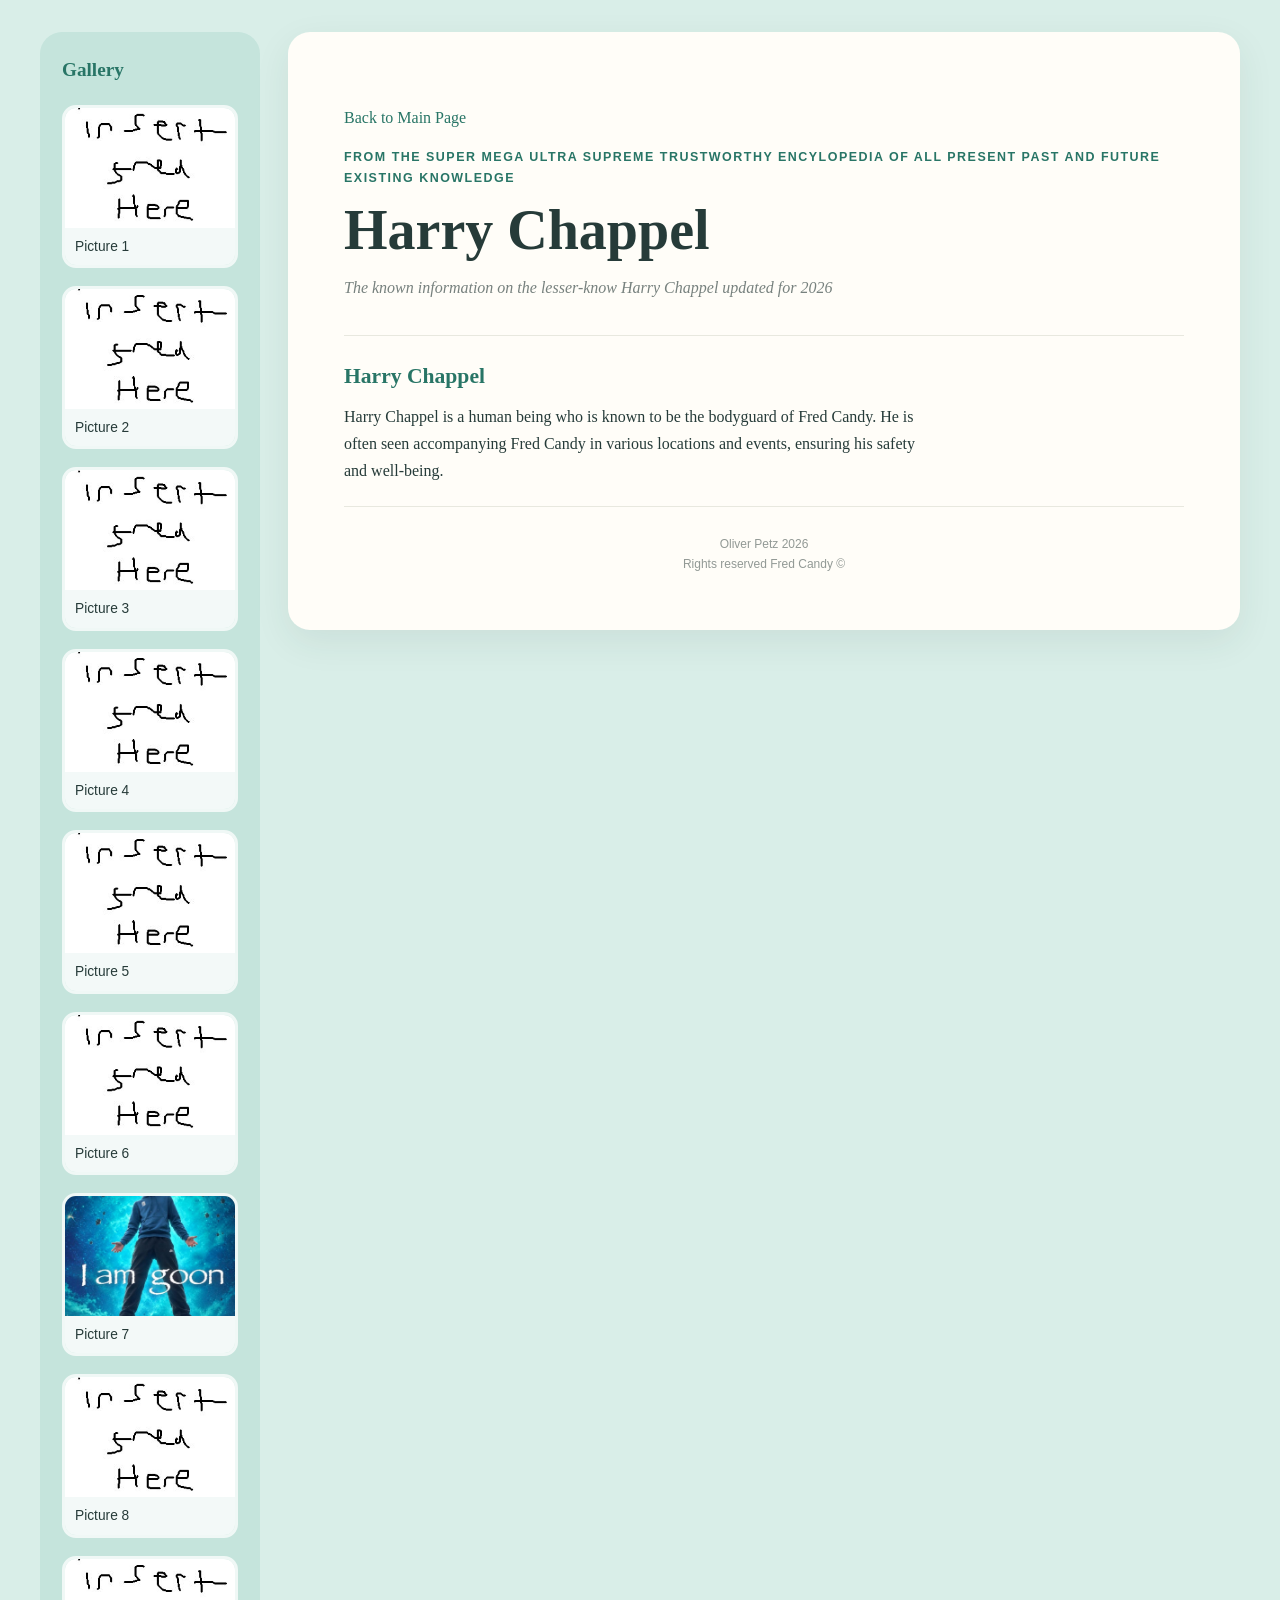
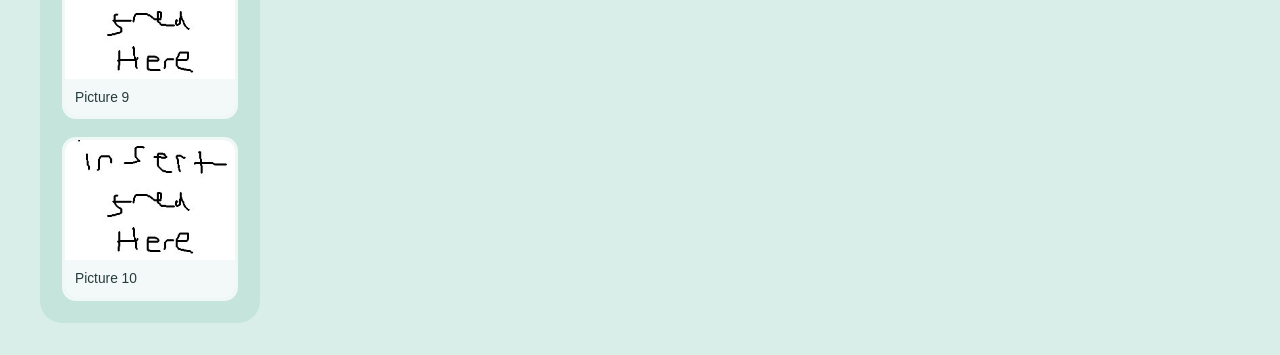
==== harrychappel.html @ a97f0f6f "Add files via upload" ====
<!DOCTYPE html>
    <html lang="en-GB">
    <head>
    <meta charset="UTF-8">
    <meta name="viewport" content="width=device-width, initial-scale=1">
    <title>Harry Chappel</title>
    <link rel="stylesheet" href="style.css">
    <link rel="icon" type="image/png" href="./images/lollipop.png">
    </head>

    <body>
    <div class="layout">
        <aside class="sidebar" aria-label="Image gallery">
        <h2>Gallery</h2>
        <div class="image-list" id="imageList" data-folder="harrychappel"></div>
        </aside>


        <main>
            <header>
                <p><a href="index.html">Back to Main Page</a></p>
                <p class="eyebrow">From the Super mega ultra supreme trustworthy encylopedia of all present past and future existing knowledge</p>
                <h1>Harry Chappel</h1>
                <p class="intro">The known information on the lesser-know Harry Chappel updated for 2026 </p>
            </header>

            <article>
                <section>
                    <h2>Harry Chappel</h2>
                    <p>Harry Chappel is a human being who is known to be the bodyguard of Fred Candy. He is often seen accompanying Fred Candy in various locations and events, ensuring his safety and well-being.</p>


                </section>
            </article>

        <footer>
            <p>Oliver Petz 2026</p>
            <p>Rights reserved Fred Candy ©</p>
      </footer>
        </main>
        </div>

        <div id="imageList" data-folder="harrychappel"></div>
        
        <script src="script.js"></script>
    </body>
    </html>
---- style.css ----
:root {
  --margin-colour: #d9eee8;
  --page-colour: #fffdf8;
  --ink: #263b39;
  --accent: #287566;
  --muted: #77817e;
}

* {
  box-sizing: border-box;
}

body {
  margin: 0;
  padding: 32px;
  background: var(--margin-colour);
  color: var(--ink);
  font-family: Georgia, "Times New Roman", serif;
  line-height: 1.7;
}

.layout {
  display: grid;
  grid-template-columns: 220px minmax(0, 1fr);
  gap: 28px;
  max-width: 1200px;
  margin: 0 auto;
  align-items: start;
}

.sidebar,
main {
  border-radius: 22px;
}

.sidebar {
  padding: 22px;
  background: #c5e4dc;
}

.sidebar h2 {
  margin: 0 0 18px;
  color: var(--accent);
  font-size: 1.2rem;
}

.image-list {
  display: grid;
  gap: 18px;
}

.image-link {
  display: block;
  overflow: hidden;
  border: 3px solid rgba(255, 255, 255, 0.75);
  border-radius: 14px;
  color: var(--ink);
  text-decoration: none;
  transition: transform 160ms ease, box-shadow 160ms ease;
}

.image-link:hover,
.image-link:focus-visible {
  transform: translateY(-3px);
  box-shadow: 0 7px 18px rgba(38, 59, 57, 0.16);
}

.image-link img {
  display: block;
  width: 100%;
  height: 120px;
  background: #e7efeb;
  object-fit: cover;
}

.image-link span {
  display: block;
  padding: 7px 10px;
  background: rgba(255, 255, 255, 0.8);
  font-family: Arial, sans-serif;
  font-size: 0.86rem;
}

main {
  min-width: 0;
  padding: clamp(24px, 5vw, 56px);
  background: var(--page-colour);
  box-shadow: 0 12px 36px rgba(38, 59, 57, 0.08);
}

.eyebrow {
  margin: 0 0 8px;
  color: var(--accent);
  font-family: Arial, sans-serif;
  font-size: 0.78rem;
  font-weight: 700;
  letter-spacing: 0.12em;
  text-transform: uppercase;
}

h1 {
  margin: 0;
  font-size: clamp(2.2rem, 5vw, 3.5rem);
  line-height: 1.15;
}

.intro {
  margin: 12px 0 34px;
  color: var(--muted);
  font-style: italic;
}

article {
  border-top: 1px solid #e8e8df;
}

article section {
  padding: 22px 0;
  border-bottom: 1px solid #e8e8df;
}

article h2 {
  margin: 0 0 8px;
  color: var(--accent);
  font-size: 1.35rem;
}

article p {
  margin: 0;
  max-width: 72ch;
}

footer {
  padding-top: 28px;
  color: #929995;
  font-family: Arial, sans-serif;
  font-size: 0.75rem;
  line-height: 1.6;
  text-align: center;
}

footer p {
  margin: 0;
}

@media (max-width: 760px) {
  body {
    padding: 16px;
  }

  .layout {
    grid-template-columns: 1fr;
    gap: 16px;
  }

  .sidebar {
    order: 2;
  }

  .image-list {
    grid-template-columns: repeat(2, minmax(0, 1fr));
  }

  .image-link img {
    height: 110px;
  }
}

@media (max-width: 420px) {
  .image-list {
    grid-template-columns: 1fr;
  }
}

a {
  color: var(--accent);
  text-decoration: none;
}
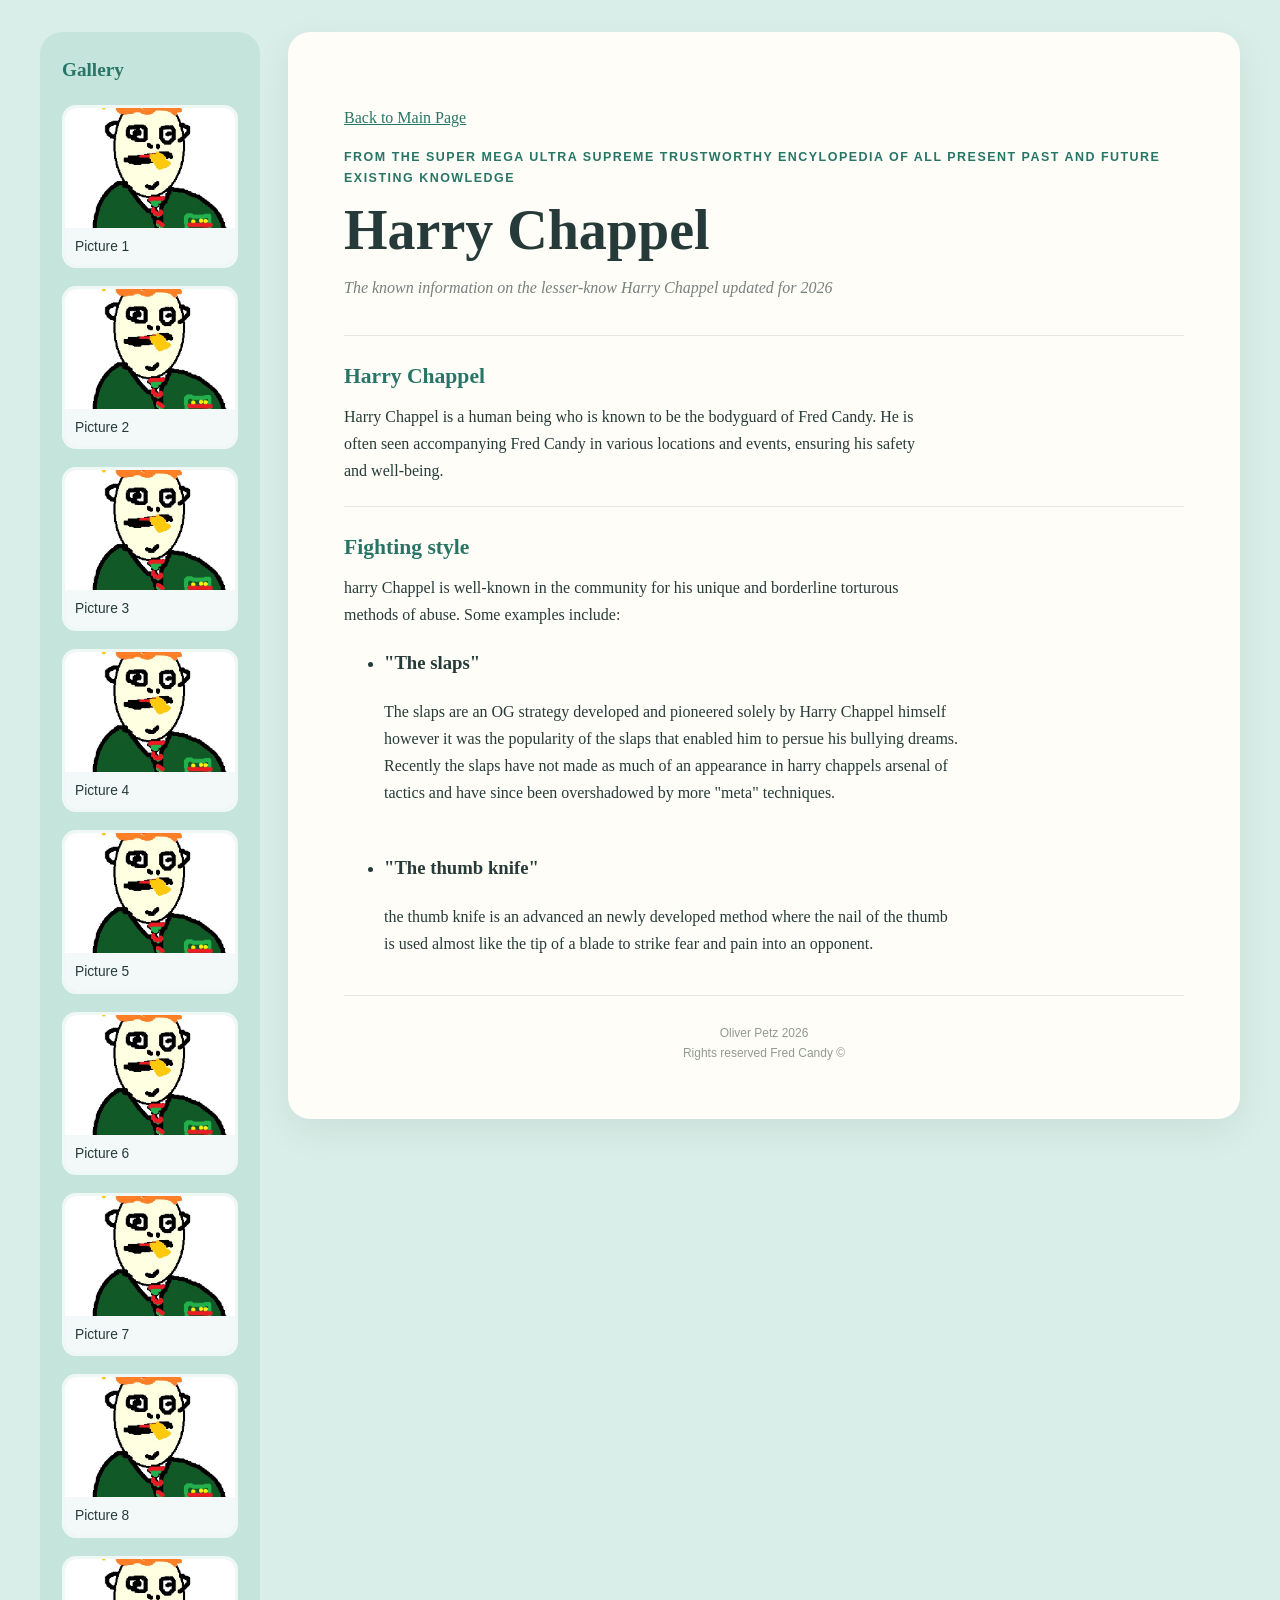
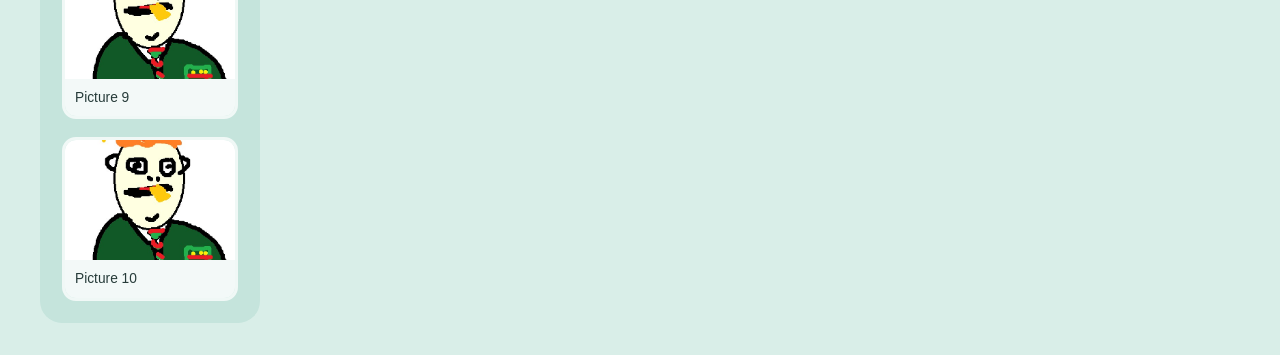
==== commit 9baec930: "Update harrychappel.html with fighting style section Added a new section on Harry Chappel's fighting" ====
--- a/harrychappel.html
+++ b/harrychappel.html
@@ -31,6 +31,26 @@
 
 
                 </section>
+
+                <section>
+                    <h2>Fighting style</h2>
+                    <p>harry Chappel is well-known in the community for his unique and borderline torturous methods of abuse. Some examples include:</p>
+                    <ul>
+                        <li><h3><strong>"The slaps"</strong></h3></li>
+                        <p>The slaps are an OG strategy developed and pioneered solely by Harry Chappel himself however it was the popularity of the slaps that enabled him to persue his bullying dreams.</p>
+                        <p>Recently the slaps have not made as much of an appearance in harry chappels arsenal of tactics and have since been overshadowed by more "meta" techniques.</p>
+                        <br>
+                        <li><h3><strong>"The thumb knife"</strong></h3></li>
+                        <p>the thumb knife is an advanced an newly developed method where the nail of the thumb is used almost like the tip of a blade to strike fear and pain into an opponent.</p>
+                        
+                    </ul>
+
+                    
+                </section>
+
+
+
+                
             </article>
 
         <footer>
@@ -44,4 +64,4 @@
         
         <script src="script.js"></script>
     </body>
-    </html>+    </html>
--- a/style.css
+++ b/style.css
@@ -174,5 +174,5 @@
 
 a {
   color: var(--accent);
-  text-decoration: none;
+  text-decoration: underline;
 }
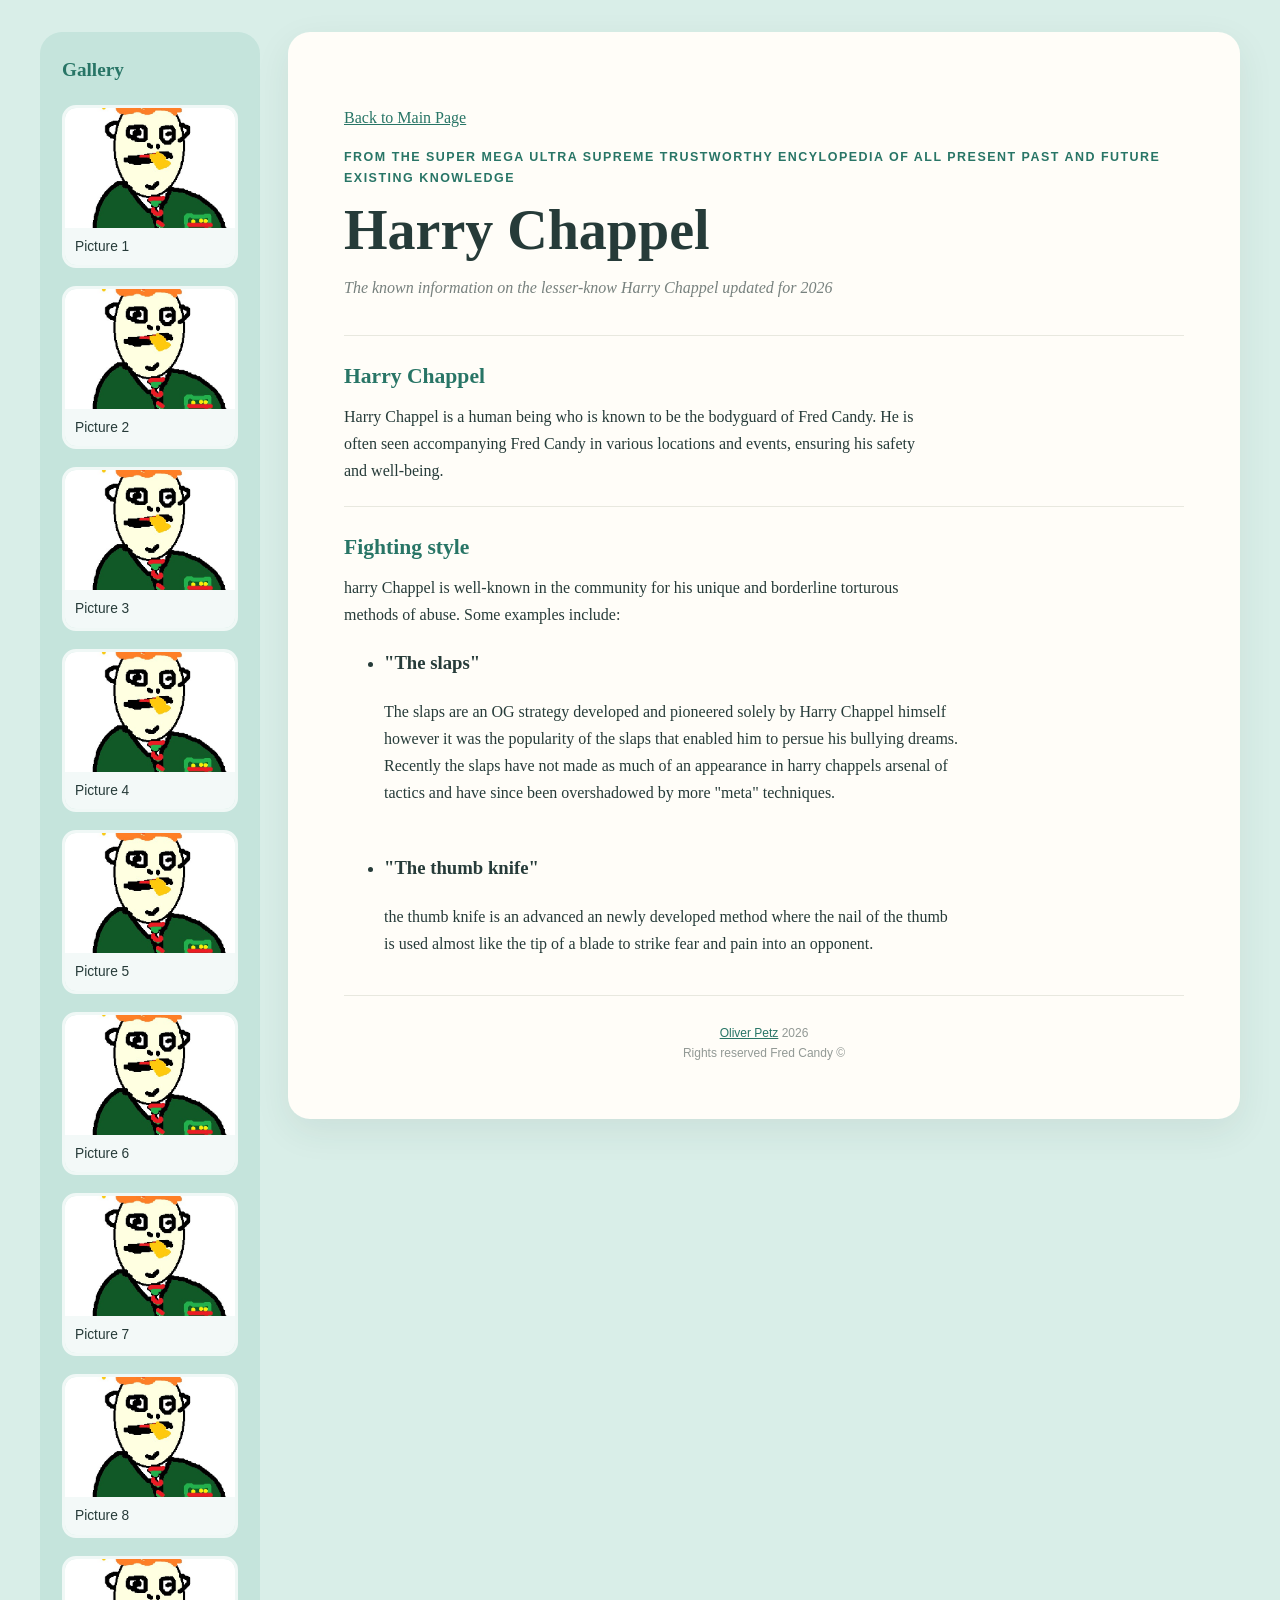
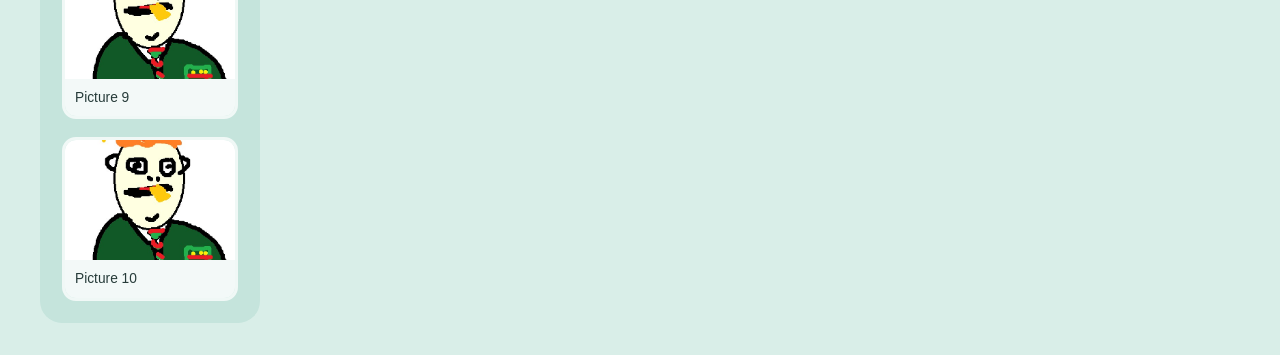
==== commit 0365be2e: "Refactor HTML structure for harrychappel.html" ====
--- a/harrychappel.html
+++ b/harrychappel.html
@@ -54,7 +54,7 @@
             </article>
 
         <footer>
-            <p>Oliver Petz 2026</p>
+              <p><a href="oliverpetz.html">Oliver Petz</a> 2026</p>
             <p>Rights reserved Fred Candy ©</p>
       </footer>
         </main>
